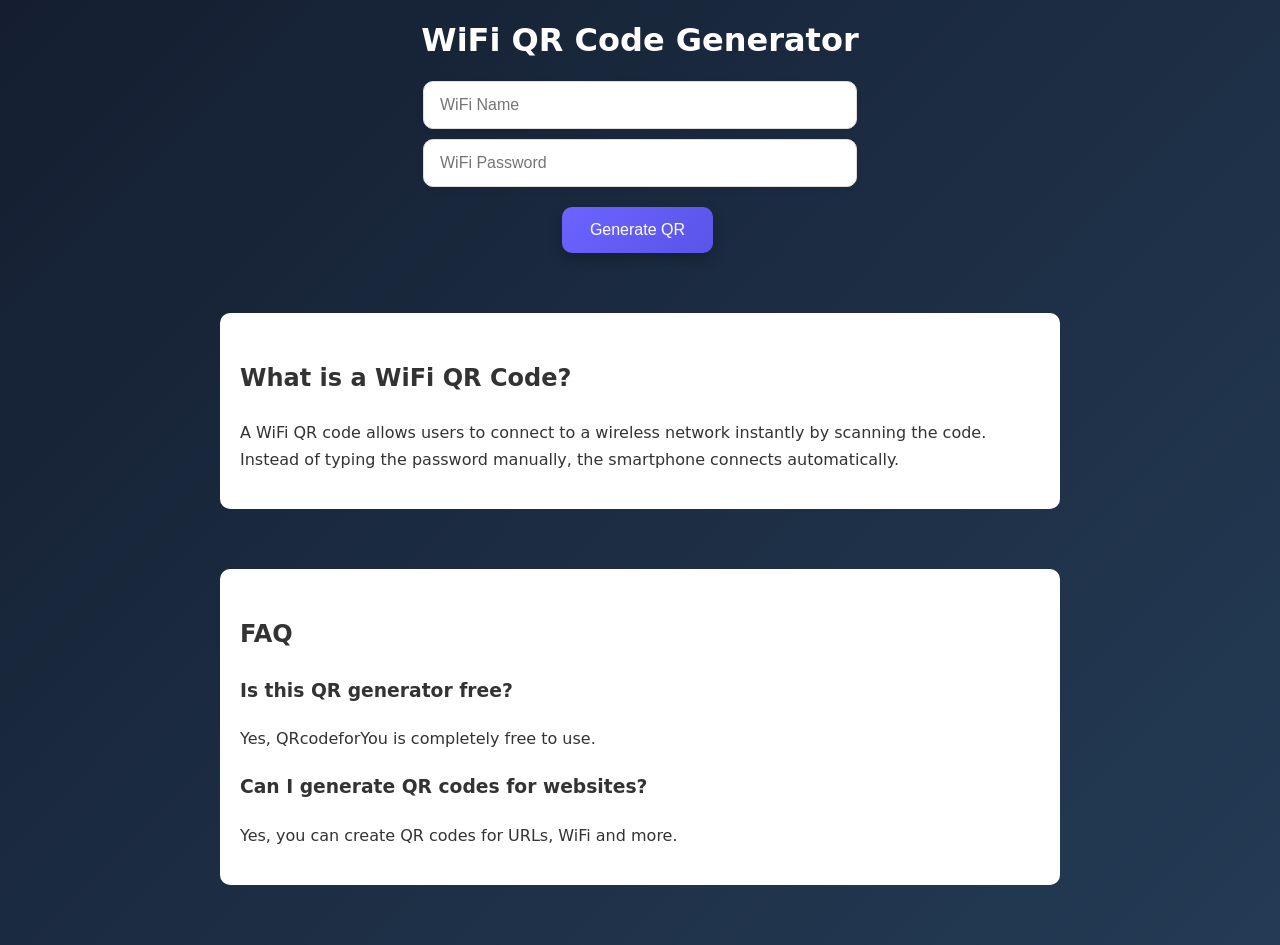
==== qrcodeforYou/wifi-qr-generator.html @ 20e2f4d3 "all file changed" ====
<!DOCTYPE html>

<html>

<head>

    <title>WiFi QR Code Generator | qrcodeforYou</title>
    <link rel="icon" type="image/png" href="webicon.png">

    <meta name="description" content="Generate QR code for WiFi password and share internet easily.">

    <link rel="stylesheet" href="style.css">

</head>

<body>

    <h1>WiFi QR Code Generator</h1>

    <input id="ssid" placeholder="WiFi Name">

    <input id="password" placeholder="WiFi Password">

    <button onclick="generate()">Generate QR</button>

    <img class="qr">
    <section class="seo-content">
        <h2>What is a WiFi QR Code?</h2>

<p>
    A WiFi QR code allows users to connect to a wireless network instantly by scanning the code.
    Instead of typing the password manually, the smartphone connects automatically.
</p>
</section>

    <section class="seo-content">
        <h2>FAQ</h2>
    
        <h3>Is this QR generator free?</h3>
        <p>Yes, QRcodeforYou is completely free to use.</p>
    
        <h3>Can I generate QR codes for websites?</h3>
        <p>Yes, you can create QR codes for URLs, WiFi and more.</p>
    </section>


    <script>

        function generate() {

            let s = document.getElementById("ssid").value
            let p = document.getElementById("password").value

            let data = `WIFI:T:WPA;S:${s};P:${p};;`

            document.getElementById("qr").src =

                "https://api.qrserver.com/v1/create-qr-code/?size=300x300&data=" + encodeURIComponent(data)

        }

    </script>

</body>

</html>
---- qrcodeforYou/style.css ----
body {

    font-family: system-ui;
    margin: 0;
    background: linear-gradient(135deg, #141e30, #243b55);

    color: white;
    text-align: center;

}

header {

    padding: 40px;

}

.tools {

    display: grid;
    grid-template-columns: repeat(auto-fit, minmax(160px, 1fr));

    gap: 20px;
    padding: 30px;

}

.card {

    background: rgba(255, 255, 255, 0.15);

    backdrop-filter: blur(10px);

    padding: 30px;

    border-radius: 14px;

    text-decoration: none;

    color: white;

    font-weight: bold;

    transition: 0.3s;

}

.card:hover {

    transform: translateY(-6px);

    background: rgba(255, 255, 255, 0.25);

}

.seo-content {

    max-width: 800px;

    margin: 60px auto;

    padding: 20px;

    background: white;

    color: #333;

    border-radius: 10px;

    line-height: 1.7;

    text-align: left;

}

.seo-content h2 {

    margin-top: 25px;

}

input,
textarea,
select {

    width: 100%;
    max-width: 400px;

    padding: 14px 16px;

    margin: 10px auto;

    display: block;

    font-size: 16px;

    border-radius: 10px;

    border: 1px solid #ddd;

    outline: none;

    transition: 0.25s;

    box-shadow: 0 2px 6px rgba(0, 0, 0, 0.05);

}

/* focus effect */

input:focus,
textarea:focus,
select:focus {

    border-color: #6c63ff;

    box-shadow: 0 0 0 3px rgba(108, 99, 255, 0.2);

}

input[type="file"] {

    background: white;

    padding: 12px;

    cursor: pointer;

}

button {

    padding: 14px 28px;

    font-size: 16px;

    border: none;

    border-radius: 10px;

    background: linear-gradient(135deg, #6c63ff, #5a54e8);

    color: white;

    cursor: pointer;

    margin-top: 10px;

    transition: 0.25s;

    box-shadow: 0 6px 14px rgba(0, 0, 0, 0.2);

}

button:hover {

    transform: translateY(-2px);

    box-shadow: 0 10px 20px rgba(0, 0, 0, 0.25);

}

#qr,
canvas {

    margin-top: 25px;

    background: white;

    padding: 12px;

    border-radius: 12px;

    box-shadow: 0 6px 20px rgba(0, 0, 0, 0.2);

}

.topbar {

    width: 100%;

    padding: 15px 30px;

    display: flex;

    justify-content: center;

    background: white;

    box-shadow: 0 2px 10px rgba(0, 0, 0, 0.1);

}

.logo {

    display: flex;

    align-items: center;

    gap: 10px;

}

.logo h1 {

    font-size: 22px;

    color: #6c63ff;

    margin: 0;

}

.qr-icon {

    width: 28px;

    height: 28px;

    background:

        linear-gradient(90deg, #6c63ff 50%, transparent 50%),

        linear-gradient(#6c63ff 50%, transparent 50%);

    background-size: 10px 10px;

    border-radius: 4px;

}
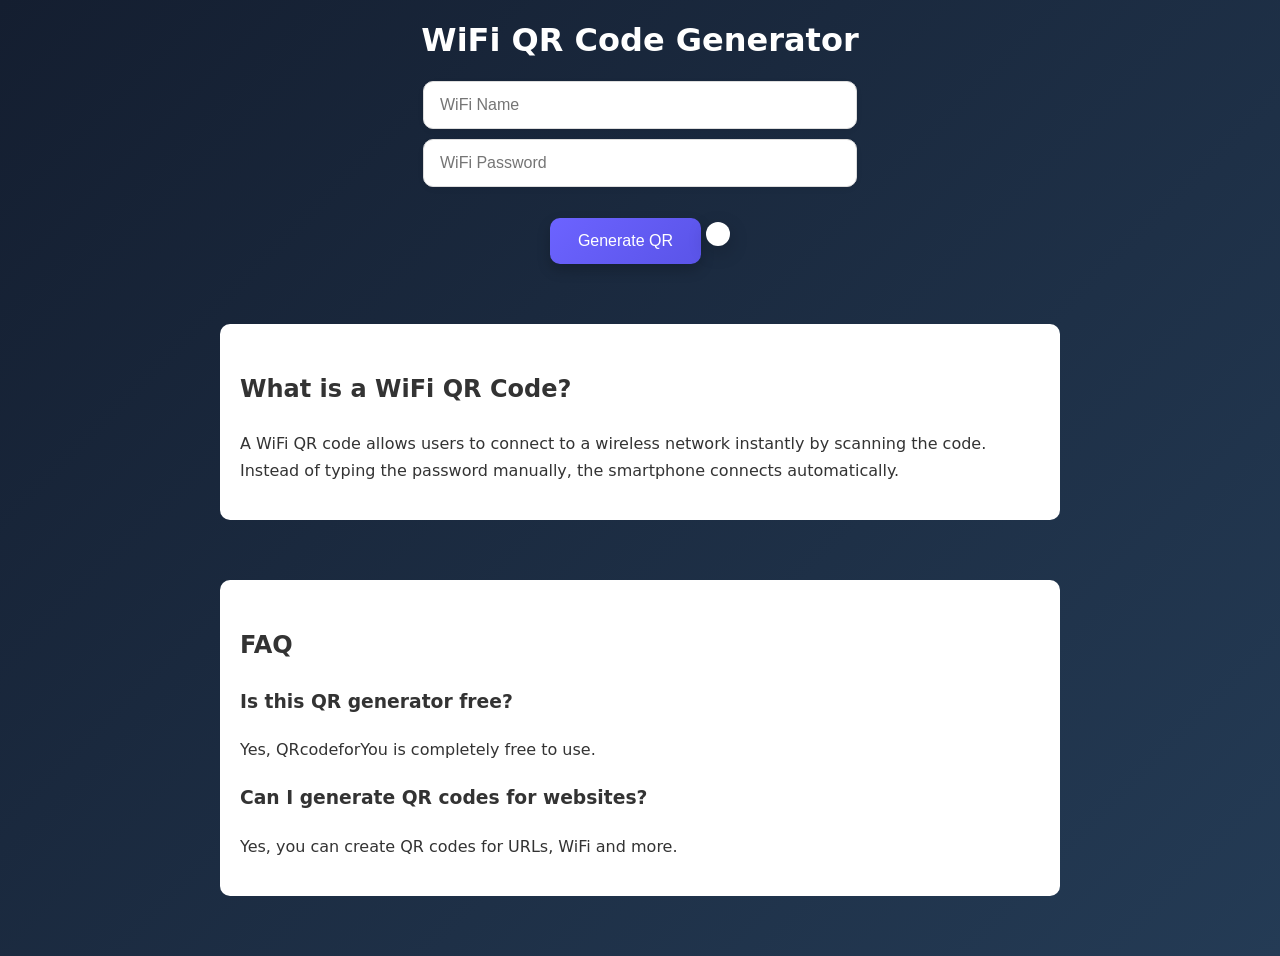
==== commit adce120b: "id" ====
--- a/qrcodeforYou/wifi-qr-generator.html
+++ b/qrcodeforYou/wifi-qr-generator.html
@@ -23,7 +23,7 @@
 
     <button onclick="generate()">Generate QR</button>
 
-    <img class="qr">
+    <img id="qr">
     <section class="seo-content">
         <h2>What is a WiFi QR Code?</h2>
 
